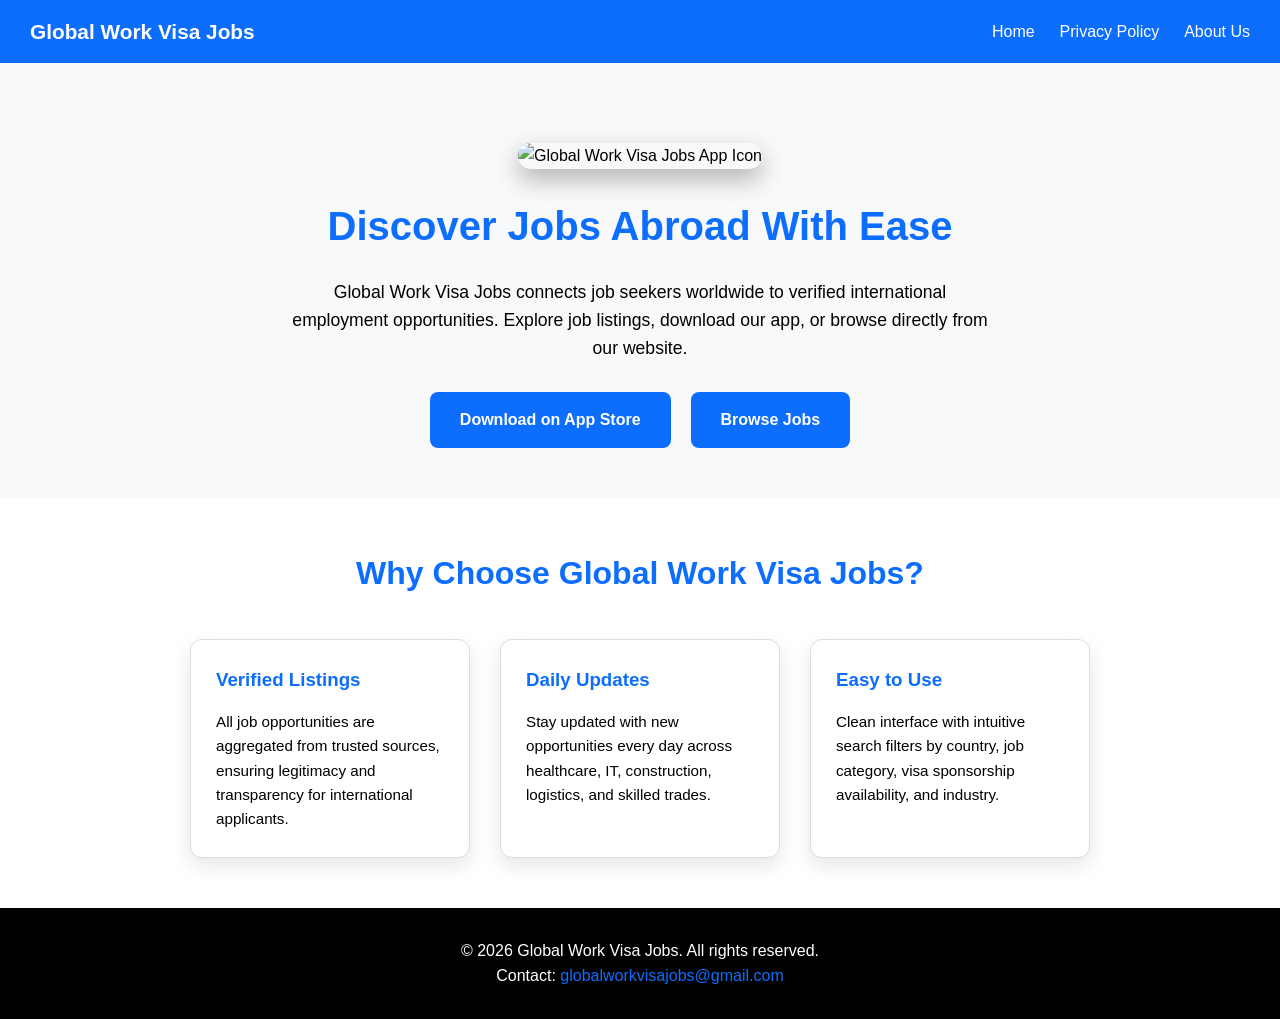
==== globalworkvisajobs/index.html @ 9038ce9f "Update index.html" ====
<!DOCTYPE html>
<html lang="en">
<head>
<meta charset="UTF-8">
<meta name="viewport" content="width=device-width, initial-scale=1.0">
<title>Global Work Visa Jobs</title>
<style>
/* Reset & Base */
* {
  box-sizing: border-box;
  margin: 0;
  padding: 0;
  font-family: 'Segoe UI', Tahoma, Geneva, Verdana, sans-serif;
}

body {
  background-color: #ffffff;
  color: #000000;
  line-height: 1.6;
}

/* Navbar */
nav {
  display: flex;
  justify-content: space-between;
  align-items: center;
  padding: 15px 30px;
  background-color: #0d6efd; /* Blue */
}

nav .logo {
  font-weight: bold;
  color: #ffffff;
  font-size: 1.3rem;
  text-decoration: none;
}

nav ul {
  list-style: none;
  display: flex;
  gap: 25px;
}

nav ul li a {
  text-decoration: none;
  color: #ffffff;
  font-weight: 500;
  transition: 0.3s;
}

nav ul li a:hover {
  opacity: 0.8;
}

/* Hero Section */
.hero {
  text-align: center;
  padding: 80px 20px 50px;
  background: #f8f9fa;
}

.hero .app-icon {
  width: 120px;
  height: 120px;
  max-width: 30vw;
  max-height: 30vw;
  object-fit: contain;
  border-radius: 20px;
  margin-bottom: 25px;
  box-shadow: 0 10px 25px rgba(0,0,0,0.3);
}

.hero h1 {
  font-size: 2.5rem;
  margin-bottom: 20px;
  color: #0d6efd; /* Blue */
}

.hero p {
  font-size: 1.1rem;
  margin-bottom: 30px;
  max-width: 700px;
  margin-left: auto;
  margin-right: auto;
}

.hero .btns {
  display: flex;
  gap: 20px;
  justify-content: center;
  flex-wrap: wrap;
}

.hero .btn {
  padding: 15px 30px;
  font-size: 1rem;
  font-weight: bold;
  color: #ffffff;
  background-color: #0d6efd;
  border: none;
  border-radius: 8px;
  cursor: pointer;
  transition: 0.3s;
  text-decoration: none;
}

.hero .btn:hover {
  background-color: #0056b3;
}

/* Features Section */
.features {
  padding: 50px 20px;
  max-width: 1200px;
  margin: auto;
}

.features h2 {
  text-align: center;
  font-size: 2rem;
  margin-bottom: 40px;
  color: #0d6efd;
}

.features .feature-list {
  display: flex;
  flex-wrap: wrap;
  gap: 30px;
  justify-content: center;
}

.features .feature {
  background: #ffffff;
  border: 1px solid #ddd;
  border-radius: 12px;
  padding: 25px;
  width: 280px;
  box-shadow: 0 8px 20px rgba(0,0,0,0.1);
  transition: 0.3s;
}

.features .feature:hover {
  transform: translateY(-5px);
  box-shadow: 0 12px 25px rgba(0,0,0,0.15);
}

.features .feature h3 {
  margin-bottom: 15px;
  color: #0d6efd;
}

.features .feature p {
  font-size: 0.95rem;
}

/* Footer */
footer {
  background-color: #000000;
  color: #ffffff;
  padding: 30px 20px;
  text-align: center;
}

footer a {
  color: #0d6efd;
  text-decoration: none;
}

footer a:hover {
  opacity: 0.8;
}

/* Responsive */
@media(max-width: 768px) {
  nav ul {
    flex-direction: column;
    gap: 15px;
    margin-top: 10px;
  }

  .features .feature-list {
    flex-direction: column;
    align-items: center;
  }
}
</style>
</head>
<body>

<!-- Navbar -->
<nav>
  <a href="#" class="logo">Global Work Visa Jobs</a>
  <ul>
    <li><a href="#">Home</a></li>
    <li><a href="https://bluntentertainment1-arch.github.io/globalworkvisajobs/privacy" target="_blank">Privacy Policy</a></li>
    <li><a href="#">About Us</a></li>
  </ul>
</nav>

<!-- Hero Section -->
<section class="hero">
  <img src="https://i.ibb.co/s9pxG7yM/IMG-1125.jpg" alt="Global Work Visa Jobs App Icon" class="app-icon">
  <h1>Discover Jobs Abroad With Ease</h1>
  <p>Global Work Visa Jobs connects job seekers worldwide to verified international employment opportunities. Explore job listings, download our app, or browse directly from our website.</p>
  <div class="btns">
    <a href="https://apps.apple.com/app/idYOUR_APP_ID" class="btn" target="_blank">Download on App Store</a>
    <a href="https://globalworkvisajobs.com" class="btn" target="_blank">Browse Jobs</a>
  </div>
</section>

<!-- Features Section -->
<section class="features">
  <h2>Why Choose Global Work Visa Jobs?</h2>
  <div class="feature-list">
    <div class="feature">
      <h3>Verified Listings</h3>
      <p>All job opportunities are aggregated from trusted sources, ensuring legitimacy and transparency for international applicants.</p>
    </div>
    <div class="feature">
      <h3>Daily Updates</h3>
      <p>Stay updated with new opportunities every day across healthcare, IT, construction, logistics, and skilled trades.</p>
    </div>
    <div class="feature">
      <h3>Easy to Use</h3>
      <p>Clean interface with intuitive search filters by country, job category, visa sponsorship availability, and industry.</p>
    </div>
  </div>
</section>

<!-- Footer -->
<footer>
  <p>&copy; 2026 Global Work Visa Jobs. All rights reserved.</p>
  <p>Contact: <a href="mailto:globalworkvisajobs@gmail.com">globalworkvisajobs@gmail.com</a></p>
</footer>

</body>
</html>
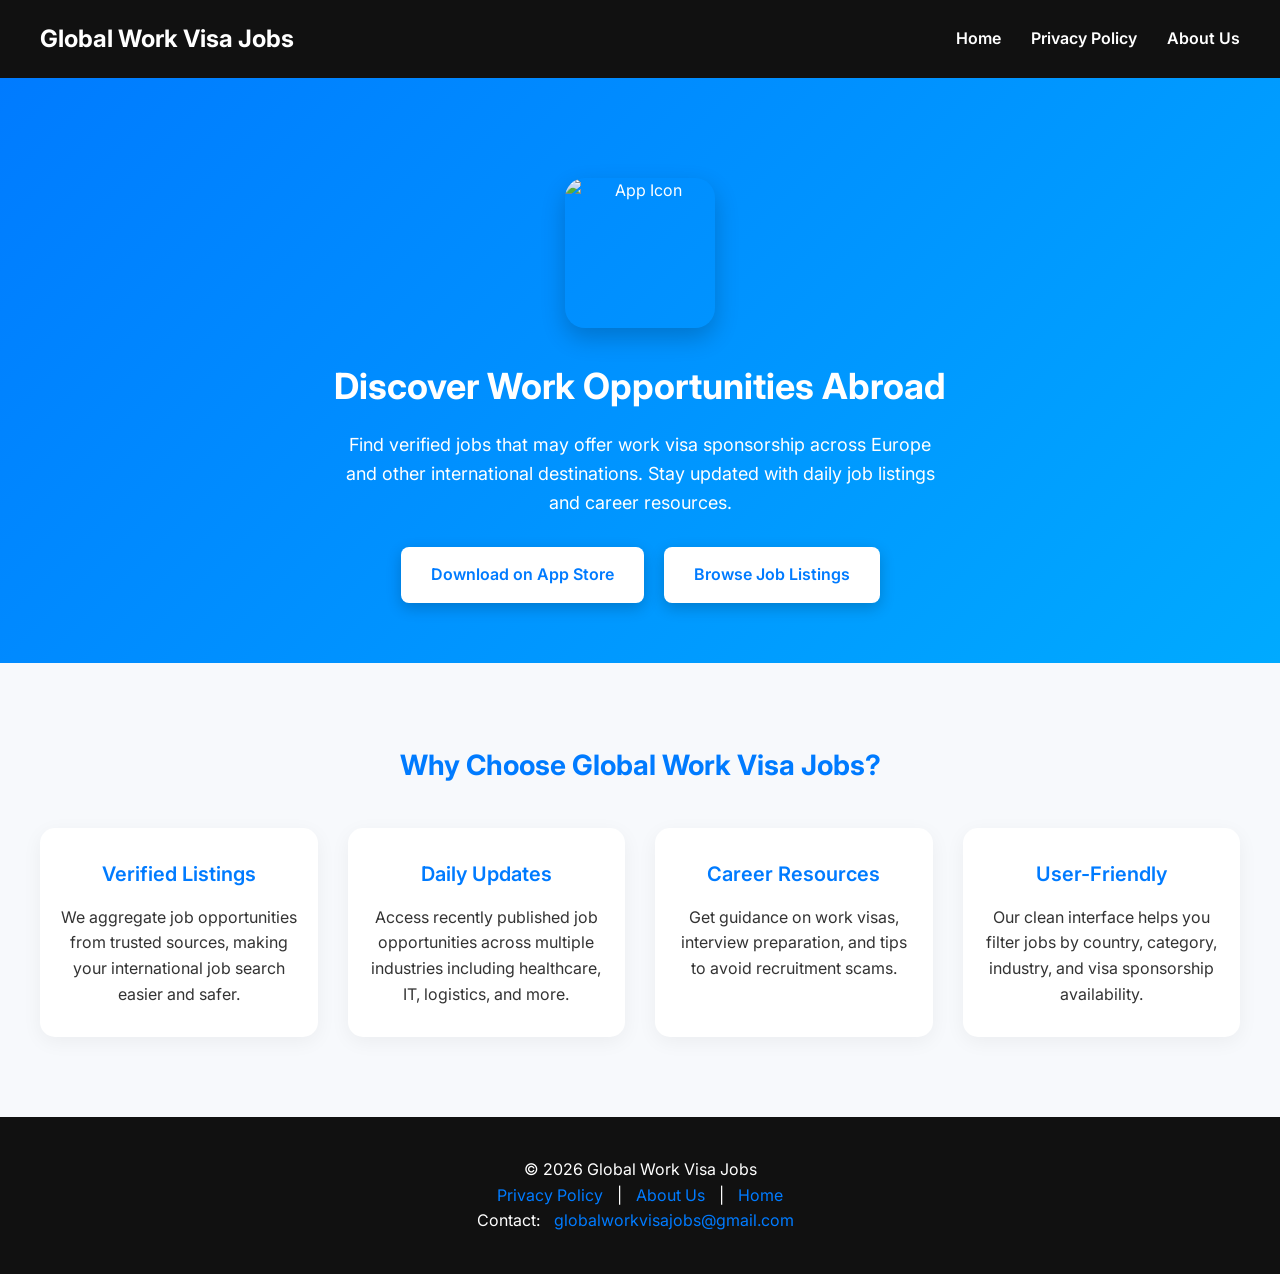
==== commit cb6ba9c8: "Update index.html" ====
--- a/globalworkvisajobs/index.html
+++ b/globalworkvisajobs/index.html
@@ -1,237 +1,250 @@
 <!DOCTYPE html>
 <html lang="en">
 <head>
-<meta charset="UTF-8">
-<meta name="viewport" content="width=device-width, initial-scale=1.0">
-<title>Global Work Visa Jobs</title>
-<style>
-/* Reset & Base */
-* {
-  box-sizing: border-box;
-  margin: 0;
-  padding: 0;
-  font-family: 'Segoe UI', Tahoma, Geneva, Verdana, sans-serif;
-}
-
-body {
-  background-color: #ffffff;
-  color: #000000;
-  line-height: 1.6;
-}
-
-/* Navbar */
-nav {
-  display: flex;
-  justify-content: space-between;
-  align-items: center;
-  padding: 15px 30px;
-  background-color: #0d6efd; /* Blue */
-}
-
-nav .logo {
-  font-weight: bold;
-  color: #ffffff;
-  font-size: 1.3rem;
-  text-decoration: none;
-}
-
-nav ul {
-  list-style: none;
-  display: flex;
-  gap: 25px;
-}
-
-nav ul li a {
-  text-decoration: none;
-  color: #ffffff;
-  font-weight: 500;
-  transition: 0.3s;
-}
-
-nav ul li a:hover {
-  opacity: 0.8;
-}
-
-/* Hero Section */
-.hero {
-  text-align: center;
-  padding: 80px 20px 50px;
-  background: #f8f9fa;
-}
-
-.hero .app-icon {
-  width: 120px;
-  height: 120px;
-  max-width: 30vw;
-  max-height: 30vw;
-  object-fit: contain;
-  border-radius: 20px;
-  margin-bottom: 25px;
-  box-shadow: 0 10px 25px rgba(0,0,0,0.3);
-}
-
-.hero h1 {
-  font-size: 2.5rem;
-  margin-bottom: 20px;
-  color: #0d6efd; /* Blue */
-}
-
-.hero p {
-  font-size: 1.1rem;
-  margin-bottom: 30px;
-  max-width: 700px;
-  margin-left: auto;
-  margin-right: auto;
-}
-
-.hero .btns {
-  display: flex;
-  gap: 20px;
-  justify-content: center;
-  flex-wrap: wrap;
-}
-
-.hero .btn {
-  padding: 15px 30px;
-  font-size: 1rem;
-  font-weight: bold;
-  color: #ffffff;
-  background-color: #0d6efd;
-  border: none;
-  border-radius: 8px;
-  cursor: pointer;
-  transition: 0.3s;
-  text-decoration: none;
-}
-
-.hero .btn:hover {
-  background-color: #0056b3;
-}
-
-/* Features Section */
-.features {
-  padding: 50px 20px;
-  max-width: 1200px;
-  margin: auto;
-}
-
-.features h2 {
-  text-align: center;
-  font-size: 2rem;
-  margin-bottom: 40px;
-  color: #0d6efd;
-}
-
-.features .feature-list {
-  display: flex;
-  flex-wrap: wrap;
-  gap: 30px;
-  justify-content: center;
-}
-
-.features .feature {
-  background: #ffffff;
-  border: 1px solid #ddd;
-  border-radius: 12px;
-  padding: 25px;
-  width: 280px;
-  box-shadow: 0 8px 20px rgba(0,0,0,0.1);
-  transition: 0.3s;
-}
-
-.features .feature:hover {
-  transform: translateY(-5px);
-  box-shadow: 0 12px 25px rgba(0,0,0,0.15);
-}
-
-.features .feature h3 {
-  margin-bottom: 15px;
-  color: #0d6efd;
-}
-
-.features .feature p {
-  font-size: 0.95rem;
-}
-
-/* Footer */
-footer {
-  background-color: #000000;
-  color: #ffffff;
-  padding: 30px 20px;
-  text-align: center;
-}
-
-footer a {
-  color: #0d6efd;
-  text-decoration: none;
-}
-
-footer a:hover {
-  opacity: 0.8;
-}
-
-/* Responsive */
-@media(max-width: 768px) {
-  nav ul {
-    flex-direction: column;
-    gap: 15px;
-    margin-top: 10px;
-  }
-
-  .features .feature-list {
-    flex-direction: column;
-    align-items: center;
-  }
-}
-</style>
+  <meta charset="UTF-8">
+  <meta name="viewport" content="width=device-width, initial-scale=1.0">
+  <title>Global Work Visa Jobs</title>
+  <link href="https://fonts.googleapis.com/css2?family=Inter:wght@400;600;700&display=swap" rel="stylesheet">
+  <style>
+    /* Base Styles */
+    * {
+      margin: 0;
+      padding: 0;
+      box-sizing: border-box;
+      font-family: 'Inter', sans-serif;
+    }
+
+    body {
+      background-color: #ffffff;
+      color: #111;
+      line-height: 1.6;
+    }
+
+    a {
+      text-decoration: none;
+      color: #007bff; /* Primary blue */
+      transition: 0.3s;
+    }
+
+    a:hover {
+      opacity: 0.8;
+    }
+
+    /* Navbar */
+    nav {
+      display: flex;
+      justify-content: space-between;
+      align-items: center;
+      padding: 20px 40px;
+      background-color: #111; /* Black background */
+      position: sticky;
+      top: 0;
+      z-index: 100;
+    }
+
+    nav .logo {
+      color: #fff;
+      font-size: 24px;
+      font-weight: 700;
+    }
+
+    nav ul {
+      display: flex;
+      list-style: none;
+      gap: 30px;
+    }
+
+    nav ul li a {
+      color: #fff;
+      font-weight: 600;
+      font-size: 16px;
+    }
+
+    /* Hero Section */
+    .hero {
+      display: flex;
+      flex-direction: column;
+      align-items: center;
+      justify-content: center;
+      text-align: center;
+      padding: 100px 20px 60px 20px;
+      background: linear-gradient(135deg, #007bff 0%, #00aaff 100%);
+      color: #fff;
+    }
+
+    .hero img {
+      width: 150px;
+      height: 150px;
+      object-fit: contain;
+      margin-bottom: 30px;
+      border-radius: 20px;
+      box-shadow: 0 10px 25px rgba(0,0,0,0.2);
+    }
+
+    .hero h1 {
+      font-size: 36px;
+      margin-bottom: 15px;
+      font-weight: 700;
+    }
+
+    .hero p {
+      font-size: 18px;
+      margin-bottom: 30px;
+      max-width: 600px;
+    }
+
+    .hero .buttons {
+      display: flex;
+      gap: 20px;
+      flex-wrap: wrap;
+      justify-content: center;
+    }
+
+    .hero .buttons a {
+      background-color: #fff;
+      color: #007bff;
+      padding: 15px 30px;
+      border-radius: 8px;
+      font-weight: 600;
+      box-shadow: 0 5px 15px rgba(0,0,0,0.2);
+      transition: 0.3s;
+    }
+
+    .hero .buttons a:hover {
+      background-color: #e6e6e6;
+    }
+
+    /* Features Section */
+    .features {
+      display: flex;
+      flex-direction: column;
+      align-items: center;
+      padding: 80px 20px;
+      background-color: #f7f9fc;
+    }
+
+    .features h2 {
+      font-size: 28px;
+      margin-bottom: 40px;
+      color: #007bff;
+      font-weight: 700;
+    }
+
+    .feature-grid {
+      display: grid;
+      grid-template-columns: repeat(auto-fit, minmax(250px, 1fr));
+      gap: 30px;
+      max-width: 1200px;
+      width: 100%;
+    }
+
+    .feature-card {
+      background-color: #fff;
+      padding: 30px 20px;
+      border-radius: 15px;
+      box-shadow: 0 5px 20px rgba(0,0,0,0.05);
+      text-align: center;
+      transition: 0.3s;
+    }
+
+    .feature-card:hover {
+      transform: translateY(-5px);
+      box-shadow: 0 10px 25px rgba(0,0,0,0.15);
+    }
+
+    .feature-card h3 {
+      font-size: 20px;
+      margin-bottom: 15px;
+      color: #007bff;
+      font-weight: 600;
+    }
+
+    .feature-card p {
+      font-size: 16px;
+      color: #333;
+    }
+
+    /* Footer */
+    footer {
+      background-color: #111;
+      color: #fff;
+      text-align: center;
+      padding: 40px 20px;
+    }
+
+    footer a {
+      color: #007bff;
+      margin: 0 10px;
+    }
+
+    @media (max-width: 768px) {
+      .hero h1 {
+        font-size: 28px;
+      }
+
+      .hero p {
+        font-size: 16px;
+      }
+    }
+
+  </style>
 </head>
 <body>
 
-<!-- Navbar -->
-<nav>
-  <a href="#" class="logo">Global Work Visa Jobs</a>
-  <ul>
-    <li><a href="#">Home</a></li>
-    <li><a href="https://bluntentertainment1-arch.github.io/globalworkvisajobs/privacy" target="_blank">Privacy Policy</a></li>
-    <li><a href="#">About Us</a></li>
-  </ul>
-</nav>
-
-<!-- Hero Section -->
-<section class="hero">
-  <img src="https://i.ibb.co/s9pxG7yM/IMG-1125.jpg" alt="Global Work Visa Jobs App Icon" class="app-icon">
-  <h1>Discover Jobs Abroad With Ease</h1>
-  <p>Global Work Visa Jobs connects job seekers worldwide to verified international employment opportunities. Explore job listings, download our app, or browse directly from our website.</p>
-  <div class="btns">
-    <a href="https://apps.apple.com/app/idYOUR_APP_ID" class="btn" target="_blank">Download on App Store</a>
-    <a href="https://globalworkvisajobs.com" class="btn" target="_blank">Browse Jobs</a>
-  </div>
-</section>
-
-<!-- Features Section -->
-<section class="features">
-  <h2>Why Choose Global Work Visa Jobs?</h2>
-  <div class="feature-list">
-    <div class="feature">
-      <h3>Verified Listings</h3>
-      <p>All job opportunities are aggregated from trusted sources, ensuring legitimacy and transparency for international applicants.</p>
+  <!-- Navbar -->
+  <nav>
+    <a href="index.html" class="logo">Global Work Visa Jobs</a>
+    <ul>
+      <li><a href="index.html">Home</a></li>
+      <li><a href="privacy">Privacy Policy</a></li>
+      <li><a href="about">About Us</a></li>
+    </ul>
+  </nav>
+
+  <!-- Hero Section -->
+  <section class="hero">
+    <img src="https://i.ibb.co/s9pxG7yM/IMG-1125.jpg" alt="App Icon">
+    <h1>Discover Work Opportunities Abroad</h1>
+    <p>Find verified jobs that may offer work visa sponsorship across Europe and other international destinations. Stay updated with daily job listings and career resources.</p>
+    <div class="buttons">
+      <a href="https://apps.apple.com/app/idYOURAPPID" target="_blank">Download on App Store</a>
+      <a href="https://globalworkvisajobs.com">Browse Job Listings</a>
     </div>
-    <div class="feature">
-      <h3>Daily Updates</h3>
-      <p>Stay updated with new opportunities every day across healthcare, IT, construction, logistics, and skilled trades.</p>
+  </section>
+
+  <!-- Features Section -->
+  <section class="features">
+    <h2>Why Choose Global Work Visa Jobs?</h2>
+    <div class="feature-grid">
+      <div class="feature-card">
+        <h3>Verified Listings</h3>
+        <p>We aggregate job opportunities from trusted sources, making your international job search easier and safer.</p>
+      </div>
+      <div class="feature-card">
+        <h3>Daily Updates</h3>
+        <p>Access recently published job opportunities across multiple industries including healthcare, IT, logistics, and more.</p>
+      </div>
+      <div class="feature-card">
+        <h3>Career Resources</h3>
+        <p>Get guidance on work visas, interview preparation, and tips to avoid recruitment scams.</p>
+      </div>
+      <div class="feature-card">
+        <h3>User-Friendly</h3>
+        <p>Our clean interface helps you filter jobs by country, category, industry, and visa sponsorship availability.</p>
+      </div>
     </div>
-    <div class="feature">
-      <h3>Easy to Use</h3>
-      <p>Clean interface with intuitive search filters by country, job category, visa sponsorship availability, and industry.</p>
-    </div>
-  </div>
-</section>
-
-<!-- Footer -->
-<footer>
-  <p>&copy; 2026 Global Work Visa Jobs. All rights reserved.</p>
-  <p>Contact: <a href="mailto:globalworkvisajobs@gmail.com">globalworkvisajobs@gmail.com</a></p>
-</footer>
+  </section>
+
+  <!-- Footer -->
+  <footer>
+    <p>&copy; 2026 Global Work Visa Jobs</p>
+    <p>
+      <a href="privacy">Privacy Policy</a> | 
+      <a href="about">About Us</a> | 
+      <a href="index.html">Home</a>
+    </p>
+    <p>Contact: <a href="mailto:globalworkvisajobs@gmail.com">globalworkvisajobs@gmail.com</a></p>
+  </footer>
 
 </body>
 </html>
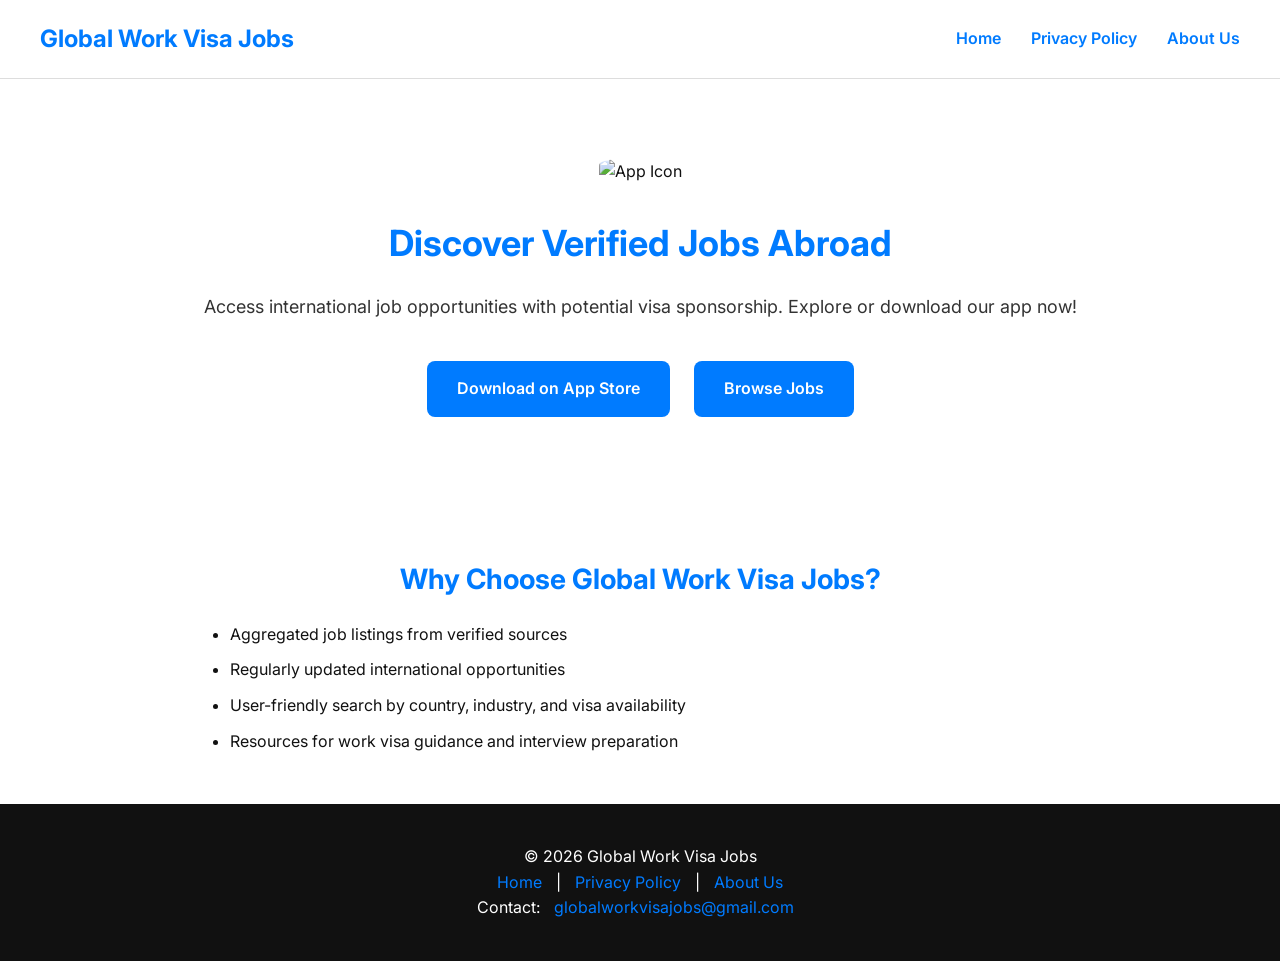
==== commit 01ae1ac8: "Update index.html" ====
--- a/globalworkvisajobs/index.html
+++ b/globalworkvisajobs/index.html
@@ -7,186 +7,41 @@
   <link href="https://fonts.googleapis.com/css2?family=Inter:wght@400;600;700&display=swap" rel="stylesheet">
   <style>
     /* Base Styles */
-    * {
-      margin: 0;
-      padding: 0;
-      box-sizing: border-box;
-      font-family: 'Inter', sans-serif;
-    }
-
-    body {
-      background-color: #ffffff;
-      color: #111;
-      line-height: 1.6;
-    }
-
-    a {
-      text-decoration: none;
-      color: #007bff; /* Primary blue */
-      transition: 0.3s;
-    }
-
-    a:hover {
-      opacity: 0.8;
-    }
+    * { margin: 0; padding: 0; box-sizing: border-box; font-family: 'Inter', sans-serif; }
+    body { background-color: #ffffff; color: #111; line-height: 1.6; }
+    a { text-decoration: none; transition: 0.3s; }
+    a:hover { opacity: 0.8; }
 
     /* Navbar */
-    nav {
-      display: flex;
-      justify-content: space-between;
-      align-items: center;
-      padding: 20px 40px;
-      background-color: #111; /* Black background */
-      position: sticky;
-      top: 0;
-      z-index: 100;
-    }
-
-    nav .logo {
-      color: #fff;
-      font-size: 24px;
-      font-weight: 700;
-    }
-
-    nav ul {
-      display: flex;
-      list-style: none;
-      gap: 30px;
-    }
-
-    nav ul li a {
-      color: #fff;
-      font-weight: 600;
-      font-size: 16px;
-    }
+    nav { display: flex; justify-content: space-between; align-items: center; padding: 20px 40px; background-color: #ffffff; position: sticky; top: 0; z-index: 100; border-bottom: 1px solid #ddd; }
+    nav .logo { color: #007bff; font-size: 24px; font-weight: 700; }
+    nav ul { display: flex; list-style: none; gap: 30px; }
+    nav ul li a { color: #007bff; font-weight: 600; font-size: 16px; }
 
     /* Hero Section */
-    .hero {
-      display: flex;
-      flex-direction: column;
-      align-items: center;
-      justify-content: center;
-      text-align: center;
-      padding: 100px 20px 60px 20px;
-      background: linear-gradient(135deg, #007bff 0%, #00aaff 100%);
-      color: #fff;
-    }
-
-    .hero img {
-      width: 150px;
-      height: 150px;
-      object-fit: contain;
-      margin-bottom: 30px;
-      border-radius: 20px;
-      box-shadow: 0 10px 25px rgba(0,0,0,0.2);
-    }
-
-    .hero h1 {
-      font-size: 36px;
-      margin-bottom: 15px;
-      font-weight: 700;
-    }
-
-    .hero p {
-      font-size: 18px;
-      margin-bottom: 30px;
-      max-width: 600px;
-    }
-
-    .hero .buttons {
-      display: flex;
-      gap: 20px;
-      flex-wrap: wrap;
-      justify-content: center;
-    }
-
-    .hero .buttons a {
-      background-color: #fff;
-      color: #007bff;
-      padding: 15px 30px;
-      border-radius: 8px;
-      font-weight: 600;
-      box-shadow: 0 5px 15px rgba(0,0,0,0.2);
-      transition: 0.3s;
-    }
-
-    .hero .buttons a:hover {
-      background-color: #e6e6e6;
-    }
+    .hero { text-align: center; padding: 80px 20px; }
+    .hero img { width: 200px; height: auto; margin-bottom: 30px; border-radius: 25%; }
+    .hero h1 { font-size: 36px; color: #007bff; margin-bottom: 20px; font-weight: 700; }
+    .hero p { font-size: 18px; color: #333; margin-bottom: 30px; }
+    .hero .btn { background-color: #007bff; color: #fff; padding: 15px 30px; margin: 10px; border-radius: 8px; font-weight: 600; display: inline-block; }
+    .hero .btn:hover { opacity: 0.9; }
 
     /* Features Section */
-    .features {
-      display: flex;
-      flex-direction: column;
-      align-items: center;
-      padding: 80px 20px;
-      background-color: #f7f9fc;
-    }
-
-    .features h2 {
-      font-size: 28px;
-      margin-bottom: 40px;
-      color: #007bff;
-      font-weight: 700;
-    }
-
-    .feature-grid {
-      display: grid;
-      grid-template-columns: repeat(auto-fit, minmax(250px, 1fr));
-      gap: 30px;
-      max-width: 1200px;
-      width: 100%;
-    }
-
-    .feature-card {
-      background-color: #fff;
-      padding: 30px 20px;
-      border-radius: 15px;
-      box-shadow: 0 5px 20px rgba(0,0,0,0.05);
-      text-align: center;
-      transition: 0.3s;
-    }
-
-    .feature-card:hover {
-      transform: translateY(-5px);
-      box-shadow: 0 10px 25px rgba(0,0,0,0.15);
-    }
-
-    .feature-card h3 {
-      font-size: 20px;
-      margin-bottom: 15px;
-      color: #007bff;
-      font-weight: 600;
-    }
-
-    .feature-card p {
-      font-size: 16px;
-      color: #333;
-    }
+    .features { max-width: 900px; margin: 50px auto; padding: 0 20px; }
+    .features h2 { font-size: 28px; color: #007bff; margin-bottom: 20px; text-align: center; }
+    .features ul { list-style: disc; padding-left: 20px; }
+    .features li { font-size: 16px; margin-bottom: 10px; }
 
     /* Footer */
-    footer {
-      background-color: #111;
-      color: #fff;
-      text-align: center;
-      padding: 40px 20px;
-    }
-
-    footer a {
-      color: #007bff;
-      margin: 0 10px;
-    }
+    footer { background-color: #111; color: #fff; text-align: center; padding: 40px 20px; }
+    footer a { color: #007bff; margin: 0 10px; }
 
     @media (max-width: 768px) {
-      .hero h1 {
-        font-size: 28px;
-      }
-
-      .hero p {
-        font-size: 16px;
-      }
+      .hero h1 { font-size: 28px; }
+      .hero p { font-size: 16px; }
+      .features h2 { font-size: 24px; }
+      .features li { font-size: 15px; }
     }
-
   </style>
 </head>
 <body>
@@ -196,52 +51,38 @@
     <a href="index.html" class="logo">Global Work Visa Jobs</a>
     <ul>
       <li><a href="index.html">Home</a></li>
-      <li><a href="privacy">Privacy Policy</a></li>
-      <li><a href="about">About Us</a></li>
+      <li><a href="privacy/index.html">Privacy Policy</a></li>
+      <li><a href="about/index.html">About Us</a></li>
     </ul>
   </nav>
 
   <!-- Hero Section -->
   <section class="hero">
     <img src="https://i.ibb.co/s9pxG7yM/IMG-1125.jpg" alt="App Icon">
-    <h1>Discover Work Opportunities Abroad</h1>
-    <p>Find verified jobs that may offer work visa sponsorship across Europe and other international destinations. Stay updated with daily job listings and career resources.</p>
-    <div class="buttons">
-      <a href="https://apps.apple.com/app/idYOURAPPID" target="_blank">Download on App Store</a>
-      <a href="https://globalworkvisajobs.com">Browse Job Listings</a>
-    </div>
+    <h1>Discover Verified Jobs Abroad</h1>
+    <p>Access international job opportunities with potential visa sponsorship. Explore or download our app now!</p>
+    <a href="https://apps.apple.com/app/idYOUR_APP_ID" class="btn">Download on App Store</a>
+    <a href="https://globalworkvisajobs.com" class="btn">Browse Jobs</a>
   </section>
 
   <!-- Features Section -->
   <section class="features">
     <h2>Why Choose Global Work Visa Jobs?</h2>
-    <div class="feature-grid">
-      <div class="feature-card">
-        <h3>Verified Listings</h3>
-        <p>We aggregate job opportunities from trusted sources, making your international job search easier and safer.</p>
-      </div>
-      <div class="feature-card">
-        <h3>Daily Updates</h3>
-        <p>Access recently published job opportunities across multiple industries including healthcare, IT, logistics, and more.</p>
-      </div>
-      <div class="feature-card">
-        <h3>Career Resources</h3>
-        <p>Get guidance on work visas, interview preparation, and tips to avoid recruitment scams.</p>
-      </div>
-      <div class="feature-card">
-        <h3>User-Friendly</h3>
-        <p>Our clean interface helps you filter jobs by country, category, industry, and visa sponsorship availability.</p>
-      </div>
-    </div>
+    <ul>
+      <li>Aggregated job listings from verified sources</li>
+      <li>Regularly updated international opportunities</li>
+      <li>User-friendly search by country, industry, and visa availability</li>
+      <li>Resources for work visa guidance and interview preparation</li>
+    </ul>
   </section>
 
   <!-- Footer -->
   <footer>
     <p>&copy; 2026 Global Work Visa Jobs</p>
     <p>
-      <a href="privacy">Privacy Policy</a> | 
-      <a href="about">About Us</a> | 
-      <a href="index.html">Home</a>
+      <a href="index.html">Home</a> | 
+      <a href="privacy/index.html">Privacy Policy</a> | 
+      <a href="about/index.html">About Us</a>
     </p>
     <p>Contact: <a href="mailto:globalworkvisajobs@gmail.com">globalworkvisajobs@gmail.com</a></p>
   </footer>
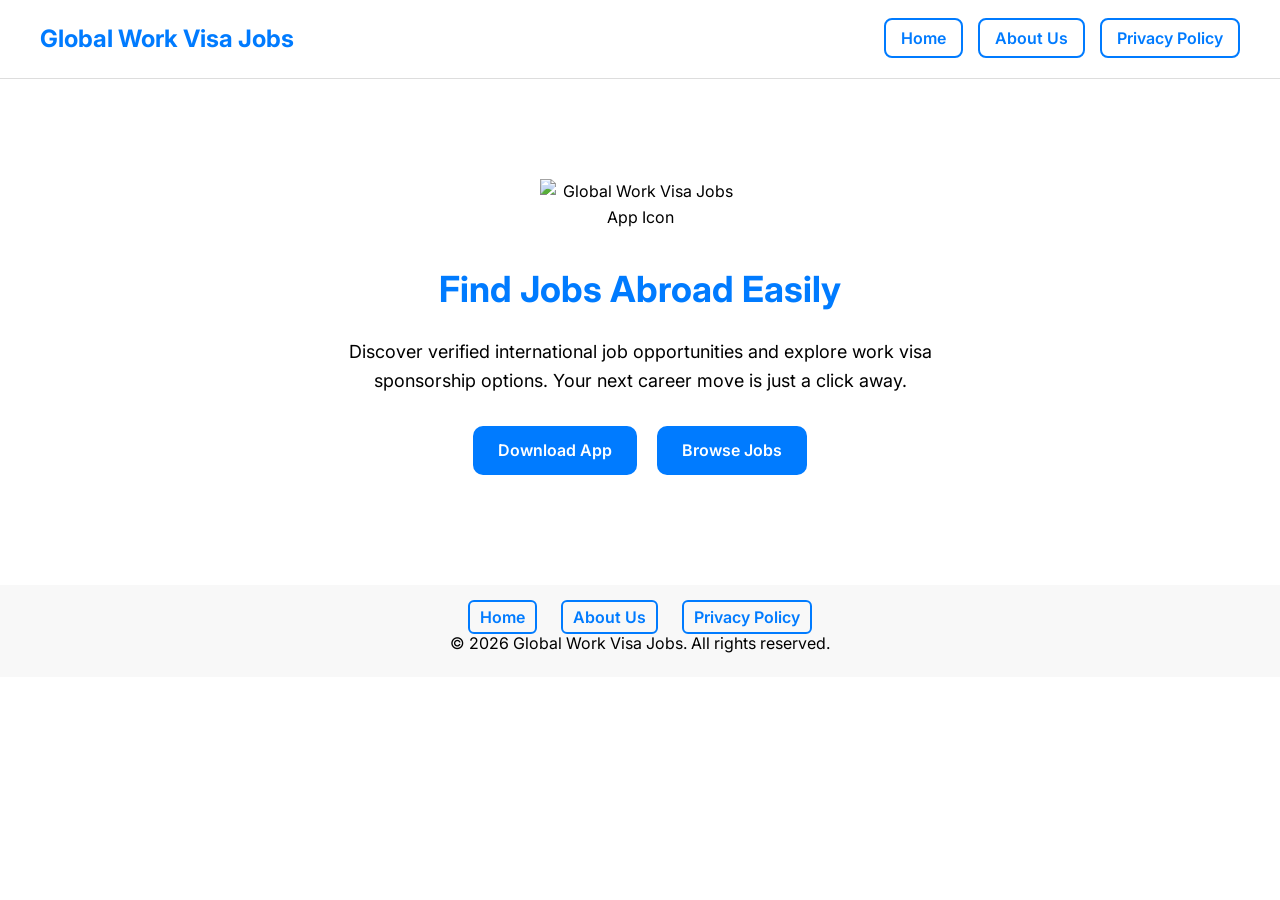
==== commit ad30b367: "Update index.html" ====
--- a/globalworkvisajobs/index.html
+++ b/globalworkvisajobs/index.html
@@ -1,91 +1,155 @@
 <!DOCTYPE html>
 <html lang="en">
 <head>
-  <meta charset="UTF-8">
-  <meta name="viewport" content="width=device-width, initial-scale=1.0">
-  <title>Global Work Visa Jobs</title>
-  <link href="https://fonts.googleapis.com/css2?family=Inter:wght@400;600;700&display=swap" rel="stylesheet">
-  <style>
-    /* Base Styles */
-    * { margin: 0; padding: 0; box-sizing: border-box; font-family: 'Inter', sans-serif; }
-    body { background-color: #ffffff; color: #111; line-height: 1.6; }
-    a { text-decoration: none; transition: 0.3s; }
-    a:hover { opacity: 0.8; }
+    <meta charset="UTF-8">
+    <meta name="viewport" content="width=device-width, initial-scale=1.0">
+    <title>Global Work Visa Jobs</title>
+    <link href="https://fonts.googleapis.com/css2?family=Inter:wght@400;600;700&display=swap" rel="stylesheet">
+    <style>
+        /* General Styles */
+        * { margin: 0; padding: 0; box-sizing: border-box; font-family: 'Inter', sans-serif; }
+        body { background-color: #ffffff; color: #000; line-height: 1.6; }
 
-    /* Navbar */
-    nav { display: flex; justify-content: space-between; align-items: center; padding: 20px 40px; background-color: #ffffff; position: sticky; top: 0; z-index: 100; border-bottom: 1px solid #ddd; }
-    nav .logo { color: #007bff; font-size: 24px; font-weight: 700; }
-    nav ul { display: flex; list-style: none; gap: 30px; }
-    nav ul li a { color: #007bff; font-weight: 600; font-size: 16px; }
+        /* Navbar */
+        nav { 
+            display: flex; 
+            justify-content: space-between; 
+            align-items: center; 
+            padding: 20px 40px; 
+            background-color: #ffffff; 
+            position: sticky; 
+            top: 0; 
+            z-index: 100; 
+            border-bottom: 1px solid #ddd; 
+        }
+        nav .logo { 
+            color: #007bff; 
+            font-size: 24px; 
+            font-weight: 700; 
+        }
+        nav ul { 
+            display: flex; 
+            list-style: none; 
+            gap: 15px; 
+        }
+        nav ul li a { 
+            color: #007bff; 
+            font-weight: 600; 
+            font-size: 16px; 
+            padding: 8px 15px; 
+            border: 2px solid #007bff; 
+            border-radius: 8px; 
+            text-decoration: none; 
+            transition: 0.3s; 
+        }
+        nav ul li a:hover { 
+            background-color: #007bff; 
+            color: #ffffff; 
+        }
 
-    /* Hero Section */
-    .hero { text-align: center; padding: 80px 20px; }
-    .hero img { width: 200px; height: auto; margin-bottom: 30px; border-radius: 25%; }
-    .hero h1 { font-size: 36px; color: #007bff; margin-bottom: 20px; font-weight: 700; }
-    .hero p { font-size: 18px; color: #333; margin-bottom: 30px; }
-    .hero .btn { background-color: #007bff; color: #fff; padding: 15px 30px; margin: 10px; border-radius: 8px; font-weight: 600; display: inline-block; }
-    .hero .btn:hover { opacity: 0.9; }
+        /* Hero Section */
+        .hero { 
+            display: flex; 
+            flex-direction: column; 
+            align-items: center; 
+            justify-content: center; 
+            text-align: center; 
+            padding: 100px 20px 60px 20px; 
+        }
+        .hero img { 
+            width: 200px; 
+            height: auto; 
+            margin-bottom: 30px; 
+        }
+        .hero h1 { 
+            font-size: 36px; 
+            color: #007bff; 
+            margin-bottom: 20px; 
+        }
+        .hero p { 
+            font-size: 18px; 
+            margin-bottom: 30px; 
+            max-width: 600px; 
+        }
+        .hero .buttons { 
+            display: flex; 
+            gap: 20px; 
+            flex-wrap: wrap; 
+            justify-content: center; 
+        }
+        .hero .buttons a { 
+            background-color: #007bff; 
+            color: #fff; 
+            padding: 12px 25px; 
+            border-radius: 10px; 
+            text-decoration: none; 
+            font-weight: 600; 
+            transition: 0.3s; 
+        }
+        .hero .buttons a:hover { 
+            background-color: #0056b3; 
+        }
 
-    /* Features Section */
-    .features { max-width: 900px; margin: 50px auto; padding: 0 20px; }
-    .features h2 { font-size: 28px; color: #007bff; margin-bottom: 20px; text-align: center; }
-    .features ul { list-style: disc; padding-left: 20px; }
-    .features li { font-size: 16px; margin-bottom: 10px; }
+        /* Footer */
+        footer { 
+            background-color: #f8f8f8; 
+            text-align: center; 
+            padding: 20px; 
+            margin-top: 50px; 
+        }
+        footer a { 
+            color: #007bff; 
+            text-decoration: none; 
+            font-weight: 600; 
+            margin: 0 10px; 
+            border: 2px solid #007bff; 
+            padding: 5px 10px; 
+            border-radius: 6px; 
+            transition: 0.3s; 
+        }
+        footer a:hover { 
+            background-color: #007bff; 
+            color: #fff; 
+        }
 
-    /* Footer */
-    footer { background-color: #111; color: #fff; text-align: center; padding: 40px 20px; }
-    footer a { color: #007bff; margin: 0 10px; }
-
-    @media (max-width: 768px) {
-      .hero h1 { font-size: 28px; }
-      .hero p { font-size: 16px; }
-      .features h2 { font-size: 24px; }
-      .features li { font-size: 15px; }
-    }
-  </style>
+        /* Responsive */
+        @media(max-width: 768px) {
+            nav { flex-direction: column; gap: 15px; }
+            .hero h1 { font-size: 28px; }
+            .hero p { font-size: 16px; }
+        }
+    </style>
 </head>
 <body>
 
-  <!-- Navbar -->
-  <nav>
-    <a href="index.html" class="logo">Global Work Visa Jobs</a>
-    <ul>
-      <li><a href="index.html">Home</a></li>
-      <li><a href="privacy/index.html">Privacy Policy</a></li>
-      <li><a href="about/index.html">About Us</a></li>
-    </ul>
-  </nav>
+    <!-- Navbar -->
+    <nav>
+        <div class="logo">Global Work Visa Jobs</div>
+        <ul>
+            <li><a href="/">Home</a></li>
+            <li><a href="/about">About Us</a></li>
+            <li><a href="/privacy">Privacy Policy</a></li>
+        </ul>
+    </nav>
 
-  <!-- Hero Section -->
-  <section class="hero">
-    <img src="https://i.ibb.co/s9pxG7yM/IMG-1125.jpg" alt="App Icon">
-    <h1>Discover Verified Jobs Abroad</h1>
-    <p>Access international job opportunities with potential visa sponsorship. Explore or download our app now!</p>
-    <a href="https://apps.apple.com/app/idYOUR_APP_ID" class="btn">Download on App Store</a>
-    <a href="https://globalworkvisajobs.com" class="btn">Browse Jobs</a>
-  </section>
+    <!-- Hero Section -->
+    <section class="hero">
+        <img src="https://i.ibb.co/s9pxG7yM/IMG-1125.jpg" alt="Global Work Visa Jobs App Icon">
+        <h1>Find Jobs Abroad Easily</h1>
+        <p>Discover verified international job opportunities and explore work visa sponsorship options. Your next career move is just a click away.</p>
+        <div class="buttons">
+            <a href="https://apps.apple.com/app/idYOUR_APP_ID" target="_blank">Download App</a>
+            <a href="https://globalworkvisajobs.com" target="_blank">Browse Jobs</a>
+        </div>
+    </section>
 
-  <!-- Features Section -->
-  <section class="features">
-    <h2>Why Choose Global Work Visa Jobs?</h2>
-    <ul>
-      <li>Aggregated job listings from verified sources</li>
-      <li>Regularly updated international opportunities</li>
-      <li>User-friendly search by country, industry, and visa availability</li>
-      <li>Resources for work visa guidance and interview preparation</li>
-    </ul>
-  </section>
-
-  <!-- Footer -->
-  <footer>
-    <p>&copy; 2026 Global Work Visa Jobs</p>
-    <p>
-      <a href="index.html">Home</a> | 
-      <a href="privacy/index.html">Privacy Policy</a> | 
-      <a href="about/index.html">About Us</a>
-    </p>
-    <p>Contact: <a href="mailto:globalworkvisajobs@gmail.com">globalworkvisajobs@gmail.com</a></p>
-  </footer>
+    <!-- Footer -->
+    <footer>
+        <a href="/">Home</a>
+        <a href="/about">About Us</a>
+        <a href="/privacy">Privacy Policy</a>
+        <p>&copy; 2026 Global Work Visa Jobs. All rights reserved.</p>
+    </footer>
 
 </body>
 </html>
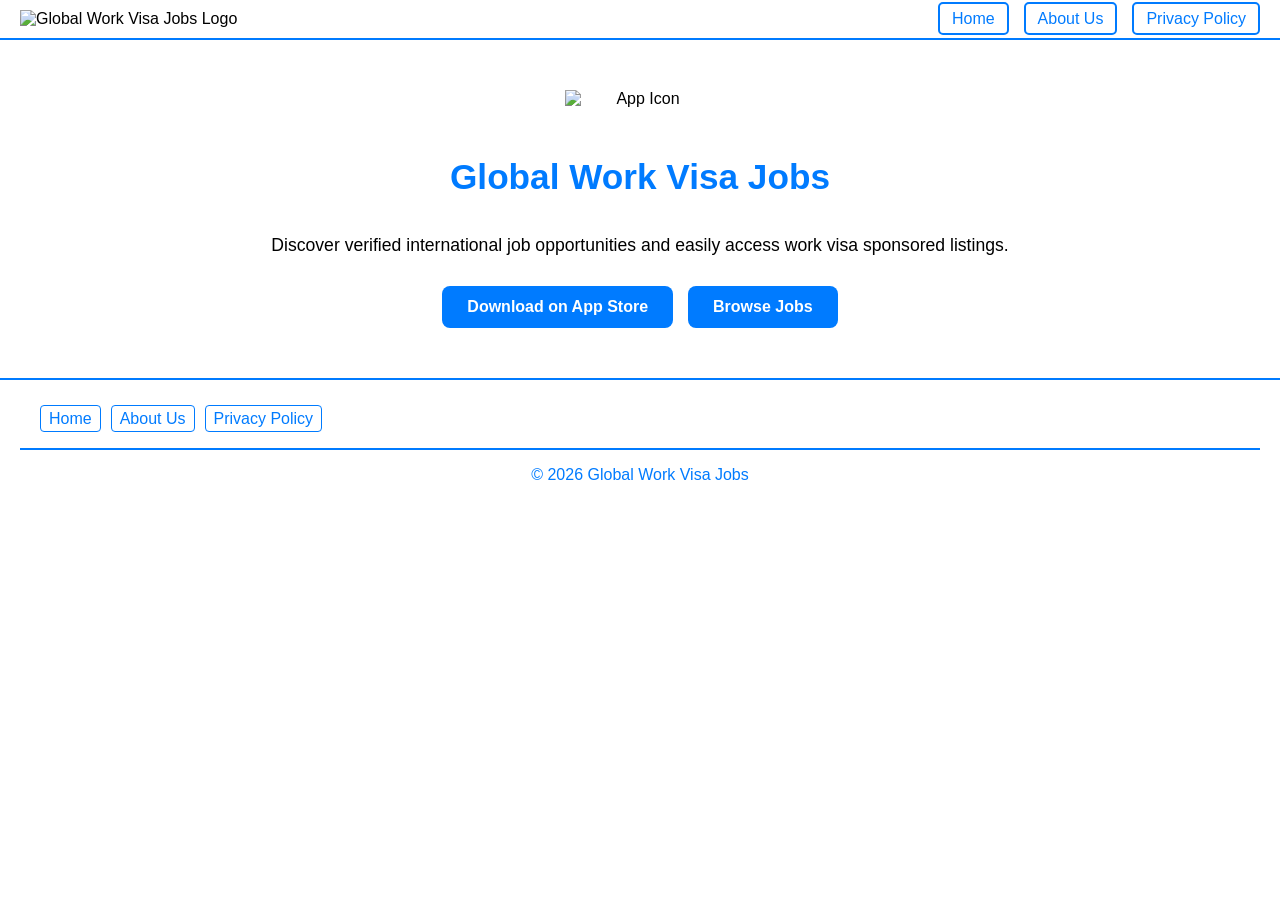
==== commit c785b2be: "Update index.html" ====
--- a/globalworkvisajobs/index.html
+++ b/globalworkvisajobs/index.html
@@ -1,155 +1,187 @@
 <!DOCTYPE html>
 <html lang="en">
 <head>
-    <meta charset="UTF-8">
-    <meta name="viewport" content="width=device-width, initial-scale=1.0">
-    <title>Global Work Visa Jobs</title>
-    <link href="https://fonts.googleapis.com/css2?family=Inter:wght@400;600;700&display=swap" rel="stylesheet">
-    <style>
-        /* General Styles */
-        * { margin: 0; padding: 0; box-sizing: border-box; font-family: 'Inter', sans-serif; }
-        body { background-color: #ffffff; color: #000; line-height: 1.6; }
+  <meta charset="UTF-8">
+  <meta name="viewport" content="width=device-width, initial-scale=1.0">
+  <title>Global Work Visa Jobs</title>
+  <style>
+    body {
+      margin: 0;
+      font-family: Arial, sans-serif;
+      background: #ffffff;
+      color: #000000;
+    }
 
-        /* Navbar */
-        nav { 
-            display: flex; 
-            justify-content: space-between; 
-            align-items: center; 
-            padding: 20px 40px; 
-            background-color: #ffffff; 
-            position: sticky; 
-            top: 0; 
-            z-index: 100; 
-            border-bottom: 1px solid #ddd; 
-        }
-        nav .logo { 
-            color: #007bff; 
-            font-size: 24px; 
-            font-weight: 700; 
-        }
-        nav ul { 
-            display: flex; 
-            list-style: none; 
-            gap: 15px; 
-        }
-        nav ul li a { 
-            color: #007bff; 
-            font-weight: 600; 
-            font-size: 16px; 
-            padding: 8px 15px; 
-            border: 2px solid #007bff; 
-            border-radius: 8px; 
-            text-decoration: none; 
-            transition: 0.3s; 
-        }
-        nav ul li a:hover { 
-            background-color: #007bff; 
-            color: #ffffff; 
-        }
+    /* Navbar */
+    nav {
+      display: flex;
+      flex-wrap: wrap;
+      justify-content: space-between;
+      align-items: center;
+      background-color: #ffffff;
+      padding: 10px 20px;
+      border-bottom: 2px solid #007bff;
+    }
 
-        /* Hero Section */
-        .hero { 
-            display: flex; 
-            flex-direction: column; 
-            align-items: center; 
-            justify-content: center; 
-            text-align: center; 
-            padding: 100px 20px 60px 20px; 
-        }
-        .hero img { 
-            width: 200px; 
-            height: auto; 
-            margin-bottom: 30px; 
-        }
-        .hero h1 { 
-            font-size: 36px; 
-            color: #007bff; 
-            margin-bottom: 20px; 
-        }
-        .hero p { 
-            font-size: 18px; 
-            margin-bottom: 30px; 
-            max-width: 600px; 
-        }
-        .hero .buttons { 
-            display: flex; 
-            gap: 20px; 
-            flex-wrap: wrap; 
-            justify-content: center; 
-        }
-        .hero .buttons a { 
-            background-color: #007bff; 
-            color: #fff; 
-            padding: 12px 25px; 
-            border-radius: 10px; 
-            text-decoration: none; 
-            font-weight: 600; 
-            transition: 0.3s; 
-        }
-        .hero .buttons a:hover { 
-            background-color: #0056b3; 
-        }
+    nav .logo img {
+      height: 60px;
+      width: auto;
+    }
 
-        /* Footer */
-        footer { 
-            background-color: #f8f8f8; 
-            text-align: center; 
-            padding: 20px; 
-            margin-top: 50px; 
-        }
-        footer a { 
-            color: #007bff; 
-            text-decoration: none; 
-            font-weight: 600; 
-            margin: 0 10px; 
-            border: 2px solid #007bff; 
-            padding: 5px 10px; 
-            border-radius: 6px; 
-            transition: 0.3s; 
-        }
-        footer a:hover { 
-            background-color: #007bff; 
-            color: #fff; 
-        }
+    nav ul {
+      list-style: none;
+      display: flex;
+      flex-wrap: wrap;
+      gap: 15px;
+      margin: 0;
+      padding: 0;
+    }
 
-        /* Responsive */
-        @media(max-width: 768px) {
-            nav { flex-direction: column; gap: 15px; }
-            .hero h1 { font-size: 28px; }
-            .hero p { font-size: 16px; }
-        }
-    </style>
+    nav ul li a {
+      text-decoration: none;
+      color: #007bff;
+      border: 2px solid #007bff;
+      padding: 6px 12px;
+      border-radius: 5px;
+      transition: 0.3s;
+    }
+
+    nav ul li a:hover {
+      background-color: #007bff;
+      color: #ffffff;
+    }
+
+    /* Landing Section */
+    .landing {
+      display: flex;
+      flex-direction: column;
+      align-items: center;
+      justify-content: center;
+      padding: 50px 20px;
+      text-align: center;
+    }
+
+    .landing img {
+      max-width: 150px;
+      width: 100%;
+      height: auto;
+      margin-bottom: 20px;
+    }
+
+    .landing h1 {
+      font-size: 2.2em;
+      color: #007bff;
+      margin-bottom: 20px;
+    }
+
+    .landing p {
+      font-size: 1.1em;
+      margin-bottom: 30px;
+    }
+
+    .landing .buttons {
+      display: flex;
+      flex-wrap: wrap;
+      gap: 15px;
+      justify-content: center;
+    }
+
+    .landing .buttons a {
+      text-decoration: none;
+      background-color: #007bff;
+      color: #ffffff;
+      padding: 12px 25px;
+      border-radius: 8px;
+      font-weight: bold;
+      transition: 0.3s;
+    }
+
+    .landing .buttons a:hover {
+      background-color: #0056b3;
+    }
+
+    /* Footer */
+    footer {
+      background-color: #ffffff;
+      color: #007bff;
+      text-align: center;
+      padding: 20px;
+      border-top: 2px solid #007bff;
+    }
+
+    footer nav ul {
+      justify-content: center;
+      gap: 10px;
+      padding-bottom: 10px;
+      display: flex;
+      flex-wrap: wrap;
+    }
+
+    footer nav ul li a {
+      color: #007bff;
+      border: 1px solid #007bff;
+      padding: 4px 8px;
+      border-radius: 4px;
+      text-decoration: none;
+      transition: 0.3s;
+    }
+
+    footer nav ul li a:hover {
+      background-color: #007bff;
+      color: #ffffff;
+    }
+
+    /* Responsive */
+    @media (max-width: 768px) {
+      nav ul {
+        flex-direction: column;
+        width: 100%;
+      }
+      .landing h1 {
+        font-size: 1.8em;
+      }
+      .landing p {
+        font-size: 1em;
+      }
+    }
+  </style>
 </head>
 <body>
 
-    <!-- Navbar -->
+  <!-- Navbar -->
+  <nav>
+    <div class="logo">
+      <img src="https://i.ibb.co/s9pxG7yM/IMG-1125.jpg" alt="Global Work Visa Jobs Logo">
+    </div>
+    <ul>
+      <li><a href="https://bluntentertainment1-arch.github.io/globalworkvisajobs/">Home</a></li>
+      <li><a href="https://bluntentertainment1-arch.github.io/globalworkvisajobs/about">About Us</a></li>
+      <li><a href="https://bluntentertainment1-arch.github.io/globalworkvisajobs/privacy">Privacy Policy</a></li>
+    </ul>
+  </nav>
+
+  <!-- Landing Section -->
+  <section class="landing">
+    <img src="https://i.ibb.co/s9pxG7yM/IMG-1125.jpg" alt="App Icon">
+    <h1>Global Work Visa Jobs</h1>
+    <p>Discover verified international job opportunities and easily access work visa sponsored listings.</p>
+    <div class="buttons">
+      <a href="https://apps.apple.com/app/idYOUR_APP_ID" target="_blank">Download on App Store</a>
+      <a href="https://globalworkvisajobs.com" target="_blank">Browse Jobs</a>
+    </div>
+  </section>
+
+  <!-- Footer -->
+  <footer>
     <nav>
-        <div class="logo">Global Work Visa Jobs</div>
-        <ul>
-            <li><a href="/">Home</a></li>
-            <li><a href="/about">About Us</a></li>
-            <li><a href="/privacy">Privacy Policy</a></li>
-        </ul>
+      <ul>
+        <li><a href="https://bluntentertainment1-arch.github.io/globalworkvisajobs/">Home</a></li>
+        <li><a href="https://bluntentertainment1-arch.github.io/globalworkvisajobs/about">About Us</a></li>
+        <li><a href="https://bluntentertainment1-arch.github.io/globalworkvisajobs/privacy">Privacy Policy</a></li>
+      </ul>
     </nav>
-
-    <!-- Hero Section -->
-    <section class="hero">
-        <img src="https://i.ibb.co/s9pxG7yM/IMG-1125.jpg" alt="Global Work Visa Jobs App Icon">
-        <h1>Find Jobs Abroad Easily</h1>
-        <p>Discover verified international job opportunities and explore work visa sponsorship options. Your next career move is just a click away.</p>
-        <div class="buttons">
-            <a href="https://apps.apple.com/app/idYOUR_APP_ID" target="_blank">Download App</a>
-            <a href="https://globalworkvisajobs.com" target="_blank">Browse Jobs</a>
-        </div>
-    </section>
-
-    <!-- Footer -->
-    <footer>
-        <a href="/">Home</a>
-        <a href="/about">About Us</a>
-        <a href="/privacy">Privacy Policy</a>
-        <p>&copy; 2026 Global Work Visa Jobs. All rights reserved.</p>
-    </footer>
+    <p>© 2026 Global Work Visa Jobs</p>
+  </footer>
 
 </body>
 </html>
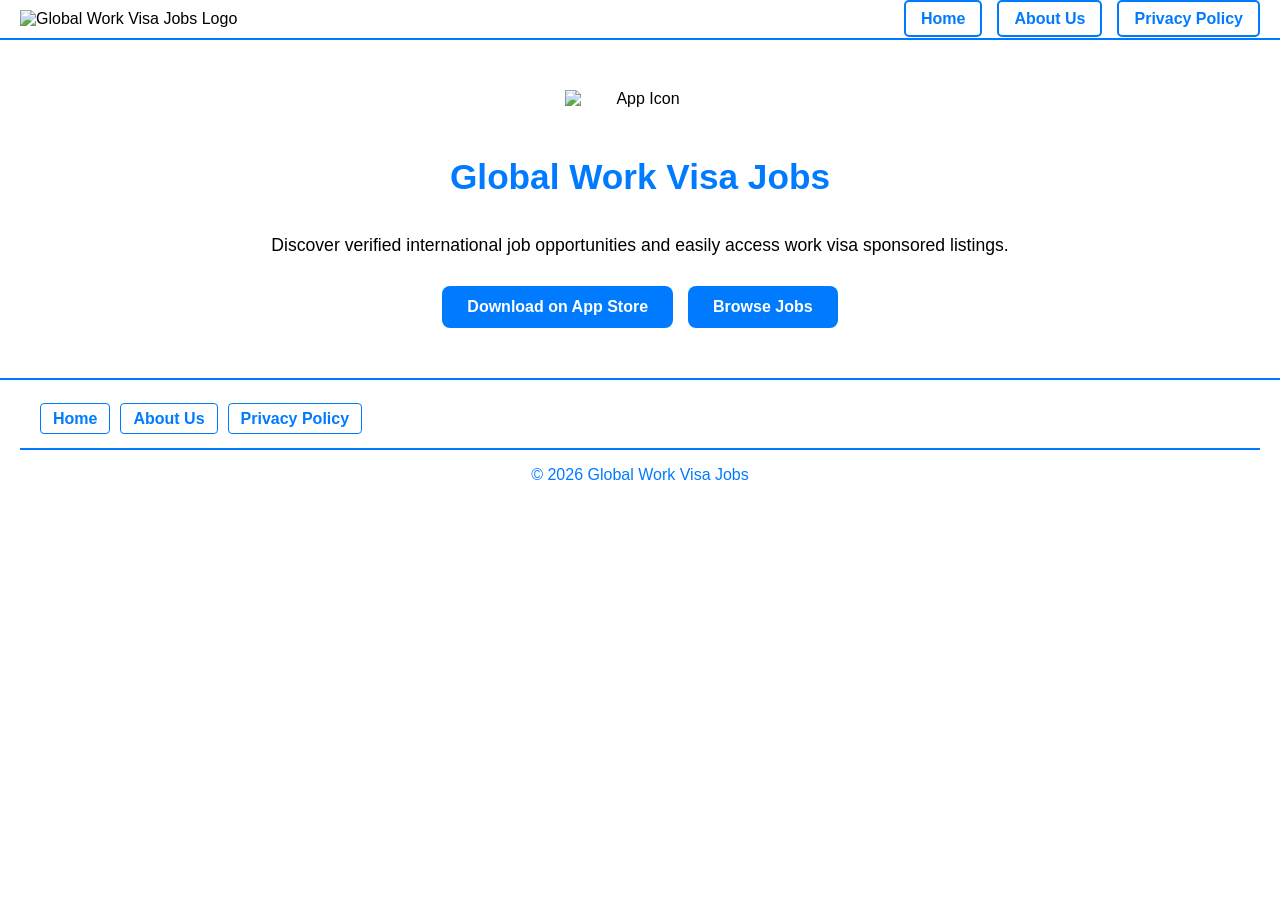
==== commit b216051b: "Update index.html" ====
--- a/globalworkvisajobs/index.html
+++ b/globalworkvisajobs/index.html
@@ -40,10 +40,11 @@
     nav ul li a {
       text-decoration: none;
       color: #007bff;
-      border: 2px solid #007bff;
-      padding: 6px 12px;
+      padding: 8px 15px;
       border-radius: 5px;
       transition: 0.3s;
+      font-weight: bold;
+      border: 2px solid #007bff;
     }
 
     nav ul li a:hover {
@@ -115,14 +116,17 @@
       padding-bottom: 10px;
       display: flex;
       flex-wrap: wrap;
+      list-style: none;
+      margin: 0;
     }
 
     footer nav ul li a {
       color: #007bff;
       border: 1px solid #007bff;
-      padding: 4px 8px;
+      padding: 6px 12px;
       border-radius: 4px;
       text-decoration: none;
+      font-weight: bold;
       transition: 0.3s;
     }
 
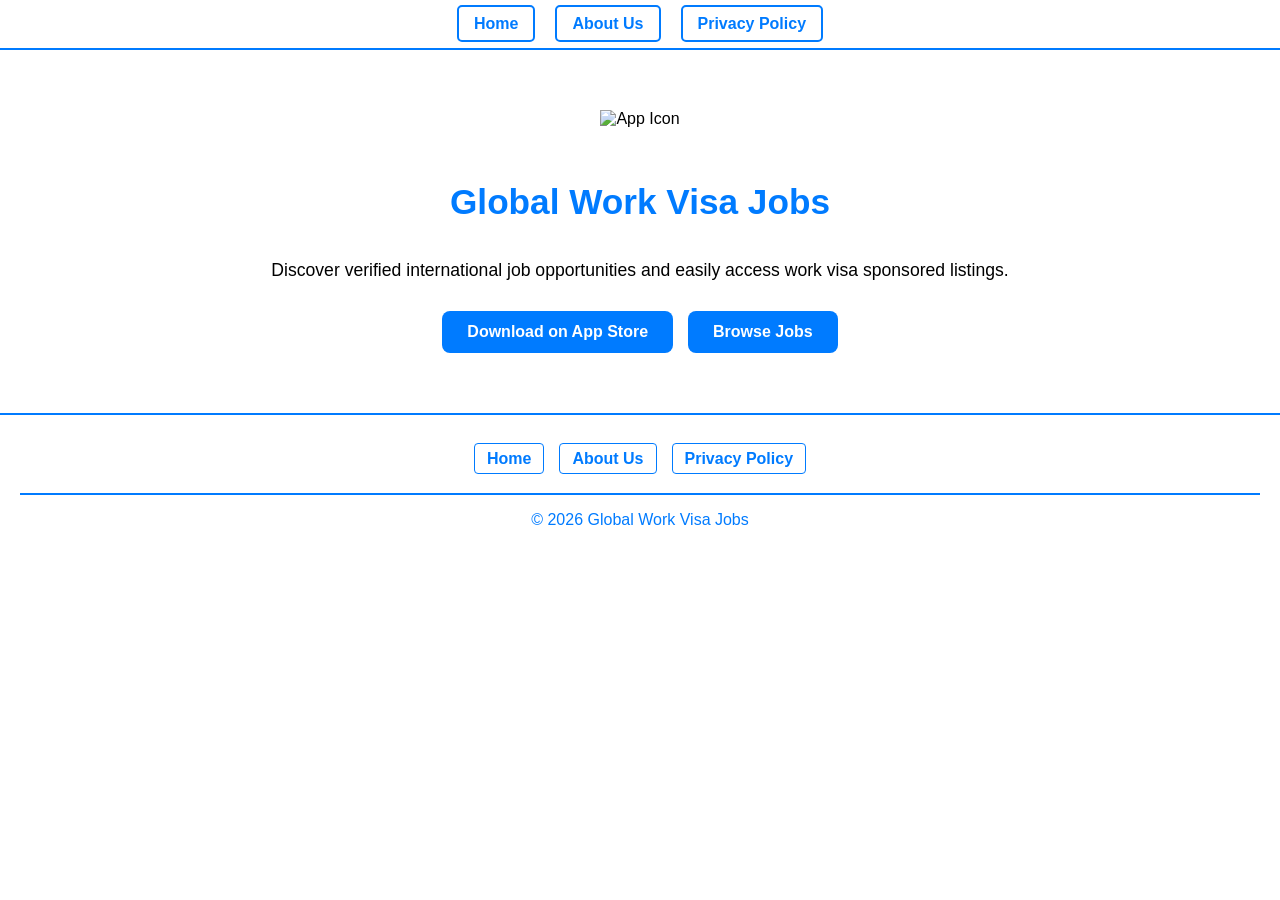
==== commit 6c627f07: "Update index.html" ====
--- a/globalworkvisajobs/index.html
+++ b/globalworkvisajobs/index.html
@@ -8,31 +8,23 @@
     body {
       margin: 0;
       font-family: Arial, sans-serif;
-      background: #ffffff;
+      background-color: #ffffff;
       color: #000000;
     }
 
     /* Navbar */
     nav {
       display: flex;
-      flex-wrap: wrap;
-      justify-content: space-between;
-      align-items: center;
+      justify-content: center;
       background-color: #ffffff;
-      padding: 10px 20px;
+      padding: 15px 0;
       border-bottom: 2px solid #007bff;
-    }
-
-    nav .logo img {
-      height: 60px;
-      width: auto;
     }
 
     nav ul {
       list-style: none;
       display: flex;
-      flex-wrap: wrap;
-      gap: 15px;
+      gap: 20px;
       margin: 0;
       padding: 0;
     }
@@ -40,11 +32,11 @@
     nav ul li a {
       text-decoration: none;
       color: #007bff;
+      font-weight: bold;
       padding: 8px 15px;
+      border: 2px solid #007bff;
       border-radius: 5px;
       transition: 0.3s;
-      font-weight: bold;
-      border: 2px solid #007bff;
     }
 
     nav ul li a:hover {
@@ -58,15 +50,14 @@
       flex-direction: column;
       align-items: center;
       justify-content: center;
-      padding: 50px 20px;
+      padding: 60px 20px;
       text-align: center;
     }
 
     .landing img {
       max-width: 150px;
-      width: 100%;
       height: auto;
-      margin-bottom: 20px;
+      margin-bottom: 25px;
     }
 
     .landing h1 {
@@ -112,10 +103,9 @@
 
     footer nav ul {
       justify-content: center;
-      gap: 10px;
+      gap: 15px;
       padding-bottom: 10px;
       display: flex;
-      flex-wrap: wrap;
       list-style: none;
       margin: 0;
     }
@@ -137,15 +127,15 @@
 
     /* Responsive */
     @media (max-width: 768px) {
-      nav ul {
-        flex-direction: column;
-        width: 100%;
-      }
       .landing h1 {
         font-size: 1.8em;
       }
       .landing p {
         font-size: 1em;
+      }
+      nav ul {
+        flex-wrap: wrap;
+        gap: 10px;
       }
     }
   </style>
@@ -154,9 +144,6 @@
 
   <!-- Navbar -->
   <nav>
-    <div class="logo">
-      <img src="https://i.ibb.co/s9pxG7yM/IMG-1125.jpg" alt="Global Work Visa Jobs Logo">
-    </div>
     <ul>
       <li><a href="https://bluntentertainment1-arch.github.io/globalworkvisajobs/">Home</a></li>
       <li><a href="https://bluntentertainment1-arch.github.io/globalworkvisajobs/about">About Us</a></li>
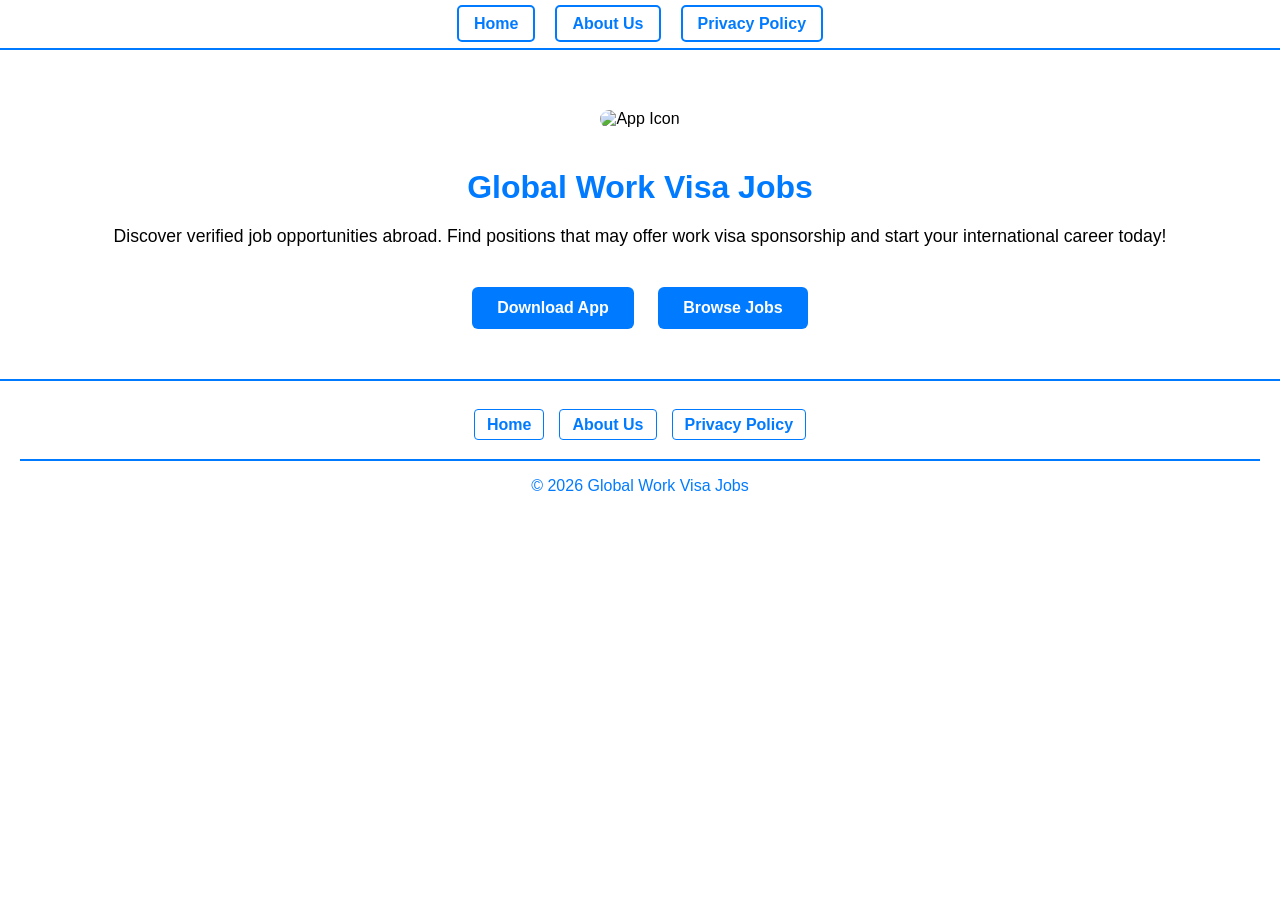
==== commit 250cd201: "Update index.html" ====
--- a/globalworkvisajobs/index.html
+++ b/globalworkvisajobs/index.html
@@ -1,148 +1,159 @@
 <!DOCTYPE html>
 <html lang="en">
 <head>
-  <meta charset="UTF-8">
-  <meta name="viewport" content="width=device-width, initial-scale=1.0">
-  <title>Global Work Visa Jobs</title>
-  <style>
-    body {
-      margin: 0;
-      font-family: Arial, sans-serif;
-      background-color: #ffffff;
-      color: #000000;
+<meta charset="UTF-8">
+<meta name="viewport" content="width=device-width, initial-scale=1.0">
+<title>Global Work Visa Jobs</title>
+<style>
+  body {
+    margin: 0;
+    font-family: Arial, sans-serif;
+    background-color: #ffffff;
+    color: #000000;
+  }
+
+  /* Sticky Navbar */
+  nav {
+    position: sticky;
+    top: 0;
+    display: flex;
+    justify-content: center;
+    background-color: #ffffff;
+    padding: 15px 0;
+    border-bottom: 2px solid #007bff;
+    z-index: 1000;
+  }
+
+  nav ul {
+    list-style: none;
+    display: flex;
+    gap: 20px;
+    margin: 0;
+    padding: 0;
+  }
+
+  nav ul li a {
+    text-decoration: none;
+    color: #007bff;
+    font-weight: bold;
+    padding: 8px 15px;
+    border: 2px solid #007bff;
+    border-radius: 5px;
+    transition: 0.3s;
+  }
+
+  nav ul li a:hover {
+    background-color: #007bff;
+    color: #ffffff;
+  }
+
+  /* Hero / Landing Section */
+  .hero {
+    text-align: center;
+    padding: 60px 20px 40px;
+  }
+
+  .hero img {
+    width: 150px;
+    height: auto;
+    border-radius: 20px;
+    margin-bottom: 20px;
+  }
+
+  .hero h1 {
+    color: #007bff;
+    margin-bottom: 20px;
+  }
+
+  .hero p {
+    font-size: 1.1rem;
+    margin-bottom: 30px;
+  }
+
+  .hero .buttons a {
+    display: inline-block;
+    margin: 10px;
+    text-decoration: none;
+    color: #ffffff;
+    background-color: #007bff;
+    padding: 12px 25px;
+    border-radius: 6px;
+    font-weight: bold;
+    transition: 0.3s;
+  }
+
+  .hero .buttons a:hover {
+    background-color: #0056b3;
+  }
+
+  /* Footer */
+  footer {
+    background-color: #ffffff;
+    color: #007bff;
+    text-align: center;
+    padding: 20px;
+    border-top: 2px solid #007bff;
+  }
+
+  footer nav ul {
+    justify-content: center;
+    gap: 15px;
+    padding-bottom: 10px;
+    display: flex;
+    list-style: none;
+    margin: 0;
+  }
+
+  footer nav ul li a {
+    color: #007bff;
+    border: 1px solid #007bff;
+    padding: 6px 12px;
+    border-radius: 4px;
+    text-decoration: none;
+    font-weight: bold;
+    transition: 0.3s;
+  }
+
+  footer nav ul li a:hover {
+    background-color: #007bff;
+    color: #ffffff;
+  }
+
+  @media (max-width: 768px) {
+    nav ul {
+      flex-wrap: wrap;
+      gap: 10px;
     }
-
-    /* Navbar */
-    nav {
-      display: flex;
-      justify-content: center;
-      background-color: #ffffff;
-      padding: 15px 0;
-      border-bottom: 2px solid #007bff;
+    .hero img {
+      width: 120px;
     }
-
-    nav ul {
-      list-style: none;
-      display: flex;
-      gap: 20px;
-      margin: 0;
-      padding: 0;
-    }
-
-    nav ul li a {
-      text-decoration: none;
-      color: #007bff;
-      font-weight: bold;
-      padding: 8px 15px;
-      border: 2px solid #007bff;
-      border-radius: 5px;
-      transition: 0.3s;
-    }
-
-    nav ul li a:hover {
-      background-color: #007bff;
-      color: #ffffff;
-    }
-
-    /* Landing Section */
-    .landing {
-      display: flex;
-      flex-direction: column;
-      align-items: center;
-      justify-content: center;
-      padding: 60px 20px;
-      text-align: center;
-    }
-
-    .landing img {
-      max-width: 150px;
-      height: auto;
-      margin-bottom: 25px;
-    }
-
-    .landing h1 {
-      font-size: 2.2em;
-      color: #007bff;
-      margin-bottom: 20px;
-    }
-
-    .landing p {
-      font-size: 1.1em;
-      margin-bottom: 30px;
-    }
-
-    .landing .buttons {
-      display: flex;
-      flex-wrap: wrap;
-      gap: 15px;
-      justify-content: center;
-    }
-
-    .landing .buttons a {
-      text-decoration: none;
-      background-color: #007bff;
-      color: #ffffff;
-      padding: 12px 25px;
-      border-radius: 8px;
-      font-weight: bold;
-      transition: 0.3s;
-    }
-
-    .landing .buttons a:hover {
-      background-color: #0056b3;
-    }
-
-    /* Footer */
-    footer {
-      background-color: #ffffff;
-      color: #007bff;
-      text-align: center;
-      padding: 20px;
-      border-top: 2px solid #007bff;
-    }
-
-    footer nav ul {
-      justify-content: center;
-      gap: 15px;
-      padding-bottom: 10px;
-      display: flex;
-      list-style: none;
-      margin: 0;
-    }
-
-    footer nav ul li a {
-      color: #007bff;
-      border: 1px solid #007bff;
-      padding: 6px 12px;
-      border-radius: 4px;
-      text-decoration: none;
-      font-weight: bold;
-      transition: 0.3s;
-    }
-
-    footer nav ul li a:hover {
-      background-color: #007bff;
-      color: #ffffff;
-    }
-
-    /* Responsive */
-    @media (max-width: 768px) {
-      .landing h1 {
-        font-size: 1.8em;
-      }
-      .landing p {
-        font-size: 1em;
-      }
-      nav ul {
-        flex-wrap: wrap;
-        gap: 10px;
-      }
-    }
-  </style>
+  }
+</style>
 </head>
 <body>
 
-  <!-- Navbar -->
+<!-- Navbar -->
+<nav>
+  <ul>
+    <li><a href="https://bluntentertainment1-arch.github.io/globalworkvisajobs/">Home</a></li>
+    <li><a href="https://bluntentertainment1-arch.github.io/globalworkvisajobs/about">About Us</a></li>
+    <li><a href="https://bluntentertainment1-arch.github.io/globalworkvisajobs/privacy">Privacy Policy</a></li>
+  </ul>
+</nav>
+
+<!-- Hero Section -->
+<div class="hero">
+  <img src="https://i.ibb.co/s9pxG7yM/IMG-1125.jpg" alt="App Icon">
+  <h1>Global Work Visa Jobs</h1>
+  <p>Discover verified job opportunities abroad. Find positions that may offer work visa sponsorship and start your international career today!</p>
+  <div class="buttons">
+    <a href="https://apps.apple.com/app/idYOUR_APP_ID_HERE">Download App</a>
+    <a href="https://globalworkvisajobs.com">Browse Jobs</a>
+  </div>
+</div>
+
+<!-- Footer -->
+<footer>
   <nav>
     <ul>
       <li><a href="https://bluntentertainment1-arch.github.io/globalworkvisajobs/">Home</a></li>
@@ -150,29 +161,8 @@
       <li><a href="https://bluntentertainment1-arch.github.io/globalworkvisajobs/privacy">Privacy Policy</a></li>
     </ul>
   </nav>
-
-  <!-- Landing Section -->
-  <section class="landing">
-    <img src="https://i.ibb.co/s9pxG7yM/IMG-1125.jpg" alt="App Icon">
-    <h1>Global Work Visa Jobs</h1>
-    <p>Discover verified international job opportunities and easily access work visa sponsored listings.</p>
-    <div class="buttons">
-      <a href="https://apps.apple.com/app/idYOUR_APP_ID" target="_blank">Download on App Store</a>
-      <a href="https://globalworkvisajobs.com" target="_blank">Browse Jobs</a>
-    </div>
-  </section>
-
-  <!-- Footer -->
-  <footer>
-    <nav>
-      <ul>
-        <li><a href="https://bluntentertainment1-arch.github.io/globalworkvisajobs/">Home</a></li>
-        <li><a href="https://bluntentertainment1-arch.github.io/globalworkvisajobs/about">About Us</a></li>
-        <li><a href="https://bluntentertainment1-arch.github.io/globalworkvisajobs/privacy">Privacy Policy</a></li>
-      </ul>
-    </nav>
-    <p>© 2026 Global Work Visa Jobs</p>
-  </footer>
+  <p>© 2026 Global Work Visa Jobs</p>
+</footer>
 
 </body>
 </html>
